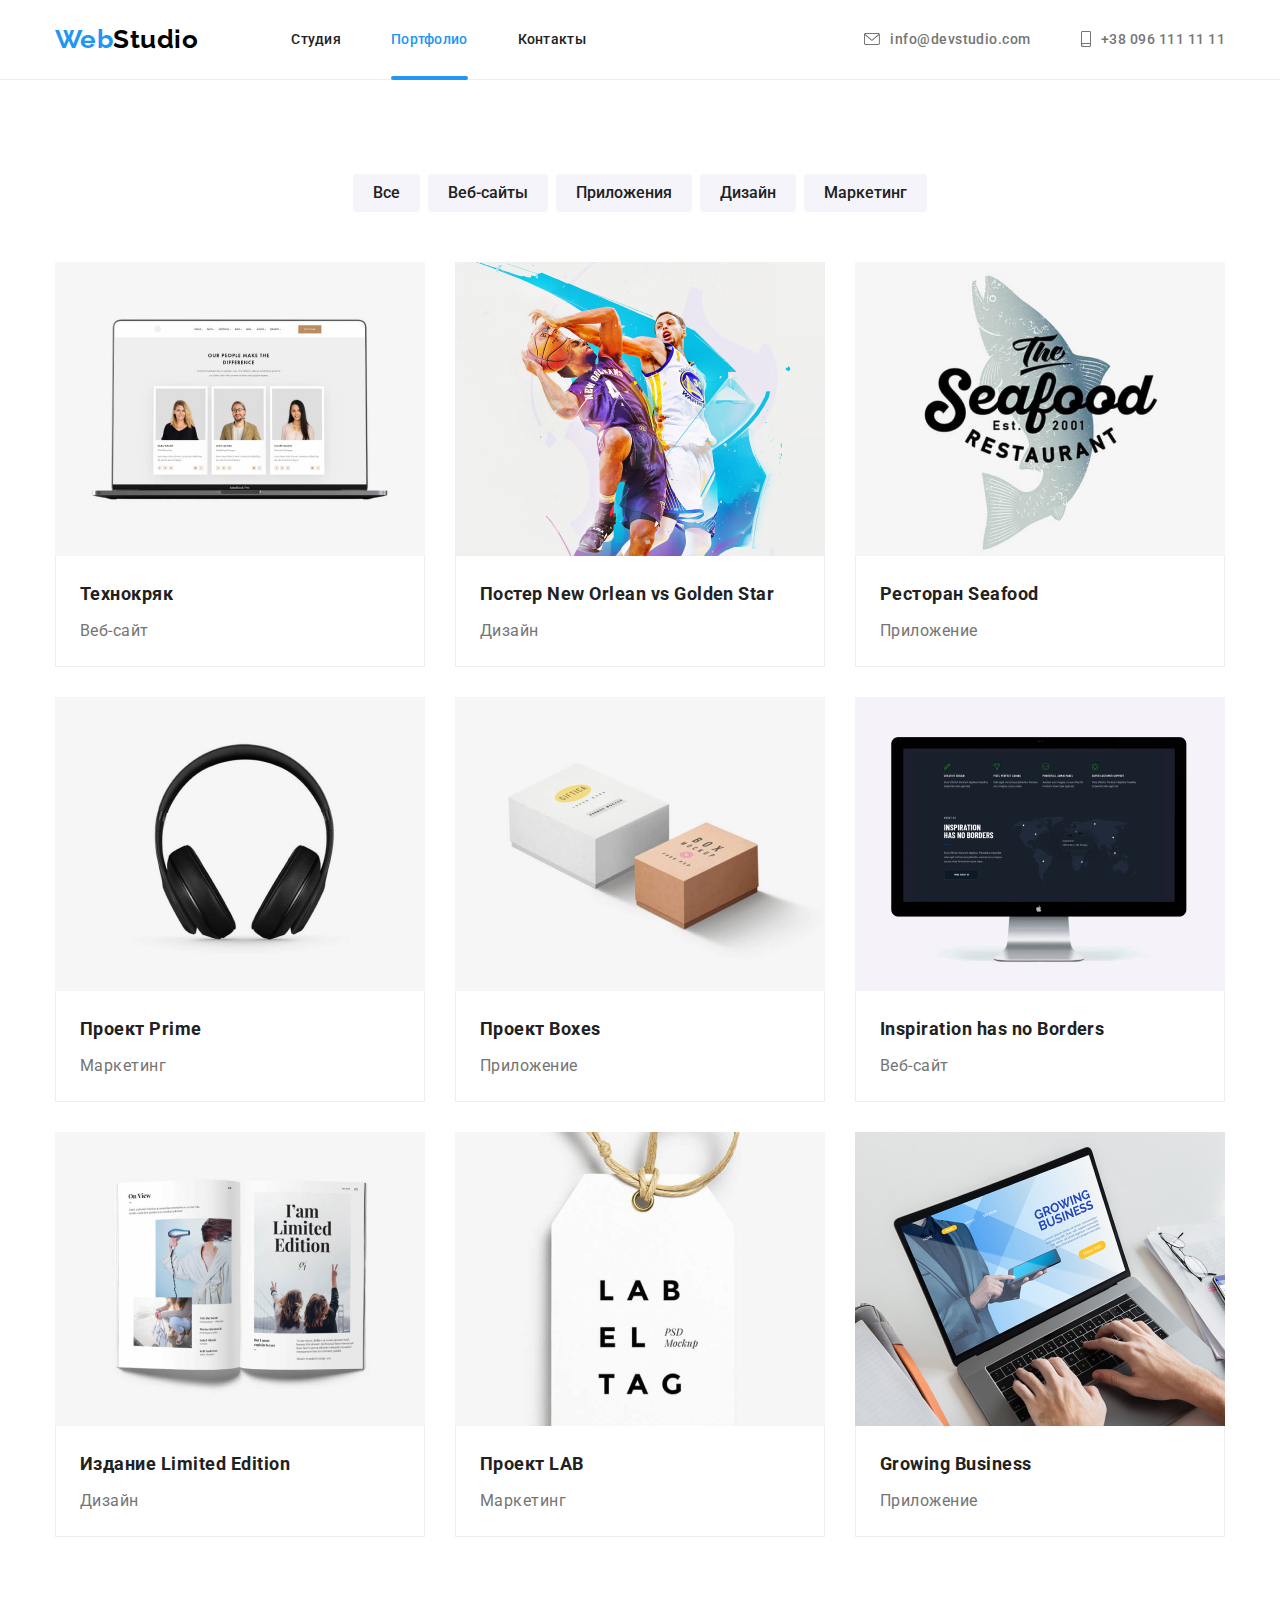
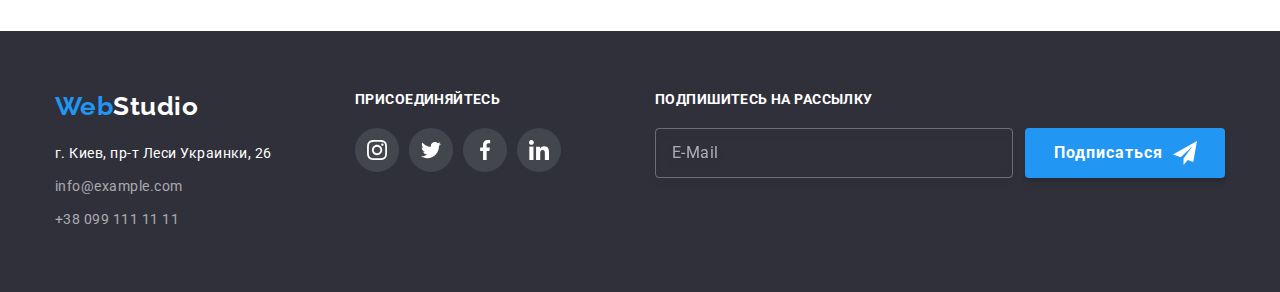
==== portfolio.html @ 3d801254 "added files from  homework #6" ====
<!DOCTYPE html>
<html lang="ru">
  <head>
    <meta charset="UTF-8" />
    <meta name="viewport" content="width=device-width, initial-scale=1.0" />
    <title>Web Studio</title>
    <link rel="preconnect" href="https://fonts.gstatic.com" />
    <link
      href="https://fonts.googleapis.com/css2?family=Raleway:wght@700&family=Roboto:wght@400;500;700;900&display=swap"
      rel="stylesheet"
    />
    <link
      rel="stylesheet"
      href="https://cdnjs.cloudflare.com/ajax/libs/modern-normalize/1.0.0/modern-normalize.min.css"
    />
    <link rel="stylesheet" href="./css/styles.css" />
  </head>
  <body>
    <header class="page-header">
      <div class="container">
        <nav class="navigation">
          <a href="./index.html" class="logo"><span>Web</span>Studio</a>
          <ul class="site-nav list">
            <li class="nav-item">
              <a href="./index.html" class="link">Студия</a>
            </li>
            <li class="nav-item">
              <a href="./portfolio.html" class="link current">Портфолио</a>
            </li>
            <li class="nav-item"><a href="" class="link">Контакты</a></li>
          </ul>
        </nav>
        <a href="mailto:info@devstudio.com" class="contacts mail">
          <svg class="envelope-icon">
            <use href="./images/svg-sprite.svg#icon-envelope"></use>
          </svg>
          info@devstudio.com
        </a>
        <a href="tel:+380961111111" class="contacts tel">
          <svg class="smartphone-icon">
            <use href="./images/svg-sprite.svg#icon-smartphone"></use>
          </svg>
          +38 096 111 11 11
        </a>
      </div>
    </header>
    <main>
      <!-- Buttons list -->
      <section class="section portfolio">
        <div class="container">
          <ul class="portfolio-list list">
            <li class="portfolio-list-item">
              <button class="button" type="button">Все</button>
            </li>
            <li class="portfolio-list-item">
              <button class="button" type="button">Веб-сайты</button>
            </li>
            <li class="portfolio-list-item">
              <button class="button" type="button">Приложения</button>
            </li>
            <li class="portfolio-list-item">
              <button class="button" type="button">Дизайн</button>
            </li>
            <li class="portfolio-list-item">
              <button class="button" type="button">Маркетинг</button>
            </li>
          </ul>
          <ul class="samples-list list">
            <li class="samples-list-item">
              <a class="samples-list-link" href="">
                <div class="samples-list-wrapper">
                  <img
                    src="./images/technocrack.jpeg"
                    alt="laptop"
                    width="370px"
                  />
                  <p class="portfolio-overlay">
                    Технокряк это современная площадка распространения
                    коронавируса. Компании используют эту платформу для
                    цифрового шпионажа и атак на защищённые сервера конкурентов.
                  </p>
                </div>
                <div class="samples-name">
                  <h2 class="title">Технокряк</h2>
                  <p>Веб-сайт</p>
                </div>
              </a>
            </li>
            <li class="samples-list-item">
              <a class="samples-list-link" href="">
                <div class="samples-list-wrapper">
                  <img
                    src="./images/neworleanvsgoldenstar.jpeg"
                    alt="basketball"
                    width="370px"
                  />
                  <p class="portfolio-overlay">
                    Lorem, ipsum dolor sit amet consectetur adipisicing elit.
                    Tempora, commodi.
                  </p>
                </div>
                <div class="samples-name">
                  <h2 class="title">Постер New Orlean vs Golden Star</h2>
                  <p>Дизайн</p>
                </div>
              </a>
            </li>
            <li class="samples-list-item">
              <a class="samples-list-link" href="">
                <div class="samples-list-wrapper">
                  <img src="./images/seafood.jpeg" alt="fish" width="370px" />
                  <p class="portfolio-overlay">
                    Lorem, ipsum dolor sit amet consectetur adipisicing elit.
                    Tempora, commodi.
                  </p>
                </div>
                <div class="samples-name">
                  <h2 class="title">Ресторан Seafood</h2>
                  <p>Приложение</p>
                </div>
              </a>
            </li>
            <li class="samples-list-item">
              <a class="samples-list-link" href="">
                <div class="samples-list-wrapper">
                  <img
                    src="./images/project_prime.jpeg"
                    alt="headphones"
                    width="370px"
                  />
                  <p class="portfolio-overlay">
                    Lorem, ipsum dolor sit amet consectetur adipisicing elit.
                    Tempora, commodi.
                  </p>
                </div>
                <div class="samples-name">
                  <h2 class="title">Проект Prime</h2>
                  <p>Маркетинг</p>
                </div>
              </a>
            </li>
            <li class="samples-list-item">
              <a class="samples-list-link" href="">
                <div class="samples-list-wrapper">
                  <img
                    src="./images/project_boxes.jpeg"
                    alt="boxes"
                    width="370px"
                  />
                  <p class="portfolio-overlay">
                    Lorem, ipsum dolor sit amet consectetur adipisicing elit.
                    Tempora, commodi.
                  </p>
                </div>
                <div class="samples-name">
                  <h2 class="title">Проект Boxes</h2>
                  <p>Приложение</p>
                </div>
              </a>
            </li>
            <li class="samples-list-item">
              <a class="samples-list-link" href="">
                <div class="samples-list-wrapper">
                  <img
                    src="./images/inspiration_noborders.jpeg"
                    alt="computer"
                    width="370px"
                  />
                  <p class="portfolio-overlay">
                    Lorem, ipsum dolor sit amet consectetur adipisicing elit.
                    Tempora, commodi.
                  </p>
                </div>
                <div class="samples-name">
                  <h2 class="title">Inspiration has no Borders</h2>
                  <p>Веб-сайт</p>
                </div>
              </a>
            </li>
            <li class="samples-list-item">
              <a class="samples-list-link" href="">
                <div class="samples-list-wrapper">
                  <img
                    src="./images/limited_edition.jpeg"
                    alt="book"
                    width="370px"
                  />
                  <p class="portfolio-overlay">
                    Lorem, ipsum dolor sit amet consectetur adipisicing elit.
                    Tempora, commodi.
                  </p>
                </div>
                <div class="samples-name">
                  <h2 class="title">Издание Limited Edition</h2>
                  <p>Дизайн</p>
                </div>
              </a>
            </li>
            <li class="samples-list-item">
              <a class="samples-list-link" href="">
                <div class="samples-list-wrapper">
                  <img
                    src="./images/project_lab.jpeg"
                    alt="label"
                    width="370px"
                  />
                  <p class="portfolio-overlay">
                    Lorem, ipsum dolor sit amet consectetur adipisicing elit.
                    Tempora, commodi.
                  </p>
                </div>
                <div class="samples-name">
                  <h2 class="title">Проект LAB</h2>
                  <p>Маркетинг</p>
                </div>
              </a>
            </li>
            <li class="samples-list-item">
              <a class="samples-list-link" href="">
                <div class="samples-list-wrapper">
                  <img
                    src="./images/growin_business.jpeg"
                    alt="laptop"
                    width="370px"
                  />
                  <p class="portfolio-overlay">
                    Lorem, ipsum dolor sit amet consectetur adipisicing elit.
                    Tempora, commodi.
                  </p>
                </div>
                <div class="samples-name">
                  <h2 class="title">Growing Business</h2>
                  <p>Приложение</p>
                </div>
              </a>
            </li>
          </ul>
        </div>
      </section>
    </main>
    <footer class="footer">
      <div class="container">
        <ul class="footer-list">
          <li class="footer-list-item">
            <a href="./index.html" class="logo"><span>Web</span>Studio</a>
            <address>г. Киев, пр-т Леси Украинки, 26</address>
            <a href="mailto:info@example.com" class="contacts"
              >info@example.com</a
            >
            <a href="tel:+380991111111" class="contacts">+38 099 111 11 11</a>
          </li>
          <li class="social-footer footer-list-item">
            <h3 class="title">присоединяйтесь</h3>
            <ul class="social-list list">
              <li class="social-list-item">
                <a href="" class="social-list-link">
                  <svg class="social-list-icon">
                    <use href="./images/svg-sprite.svg#icon-instagram"></use>
                  </svg>
                </a>
              </li>
              <li class="social-list-item">
                <a href="" class="social-list-link">
                  <svg class="social-list-icon">
                    <use href="./images/svg-sprite.svg#icon-twitter"></use>
                  </svg>
                </a>
              </li>
              <li class="social-list-item">
                <a href="" class="social-list-link">
                  <svg class="social-list-icon">
                    <use href="./images/svg-sprite.svg#icon-facebook"></use>
                  </svg>
                </a>
              </li>
              <li class="social-list-item">
                <a href="" class="social-list-link">
                  <svg class="social-list-icon">
                    <use href="./images/svg-sprite.svg#icon-linkedin"></use>
                  </svg>
                </a>
              </li>
            </ul>
          </li>
          <li class="footer-list-item join-form">
            <p class="footer-subscribe-text">подпишитесь на рассылку</p>
            <form class="footer-join-form" action="">
              <input
                class="subscribe-form-email"
                type="email"
                placeholder="e-mail"
              />
              <button class="join-form-button" type="submit">
                Подписаться
                <svg class="form-mail-button-icon">
                  <use href="./images/svg-sprite.svg#icon-icon-send"></use>
                </svg>
              </button>
            </form>
          </li>
        </ul>
      </div>
    </footer>
  </body>
</html>
---- css/styles.css ----
/* general color scheme */
/* active color: #2196F3 */
/* h color: #212121 */
/* p color: #757575 */
/* bg color : #E5E5E5 */
/* header bg color: #FFFFFF */

/* font-family: 'Raleway', sans-serif;
font-family: 'Roboto', sans-serif; */

html {
  box-sizing: border-box;
}

*,
*::before,
*::after {
  box-sizing: inherit;
}

ul,
ol {
  margin: 0;
  padding: 0;
  list-style: none;
}

:root {
  --primary-text-color: #757575;
  --accent-color: #2196f3;
  --title-text-color: #212121;
  --main-bg-color: #ffffff;
  --secondary-bg-color: #f5f4fa;
  --section-hero-footer-bg: #2f303a;
}

h1,
h2,
h3,
h4,
h5,
h6,
p {
  margin-top: 0;
}

p {
  margin-bottom: 20px;
}
p:last-child {
  margin-bottom: 0;
}

body {
  color: var(--primary-text-color);
  font-family: "Roboto", sans-serif;
  background-color: var(--main-bg-color);
  letter-spacing: 0.03em;
}

.list {
  list-style: none;
}

.title {
  color: var(--title-text-color);
}

.contacts {
  font-size: 14px;
  text-decoration: none;
}

.page-header .contacts {
  color: var(--primary-text-color);
  font-weight: 500;
  line-height: 1.17;
}

.logo {
  font-family: "Raleway", sans-serif;
  font-weight: 700;
  font-size: 26px;
  line-height: 1.17;
  text-decoration: none;
  margin-right: 93px;
}

img {
  display: block;
  max-width: 100%;
  height: auto;
}

.logo span {
  color: var(--accent-color);
}

.page-header .logo {
  color: #000000;
}

.contacts.mail {
  margin-left: auto;
  margin-right: 50px;
  display: flex;
  align-items: center;
  transition: color 250ms cubic-bezier(0.4, 0, 0.2, 1);
}

.contacts.mail:hover .envelope-icon,
.contacts.mail:active .envelope-icon {
  fill: var(--accent-color);
}

.contacts.mail:hover,
.contacts.mail:active {
  color: var(--accent-color);
}

.contacts.tel:hover,
.contacts.tel:active {
  color: var(--accent-color);
}

.contacts.tel:hover .smartphone-icon,
.contacts.tel:active .smartphone-icon {
  fill: var(--accent-color);
}

.contacts.tel {
  display: flex;
  align-items: center;
  transition: color 250ms cubic-bezier(0.4, 0, 0.2, 1);
}

.envelope-icon {
  width: 16px;
  height: 12px;
  fill: var(--primary-text-color);
  margin-right: 10px;
  transition: fill 250ms cubic-bezier(0.4, 0, 0.2, 1);
}

.smartphone-icon {
  width: 10px;
  height: 16px;
  fill: var(--primary-text-color);
  margin-right: 10px;
  transition: fill 250ms cubic-bezier(0.4, 0, 0.2, 1);
}

.page-header {
  background-color: var(--main-bg-color);
  padding-top: 24px;
  padding-bottom: 25px;
  border-bottom: solid 1px #ececec;
}

.container {
  width: 1200px;
  margin-left: auto;
  margin-right: auto;
  padding-left: 15px;
  padding-right: 15px;
}

.page-header .container {
  display: flex;
  align-items: center;
}

.link.current::after {
  display: block;
  position: absolute;
  bottom: -33px;
  width: 100%;
  height: 4px;
  border-radius: 2px;
  background-color: var(--accent-color);
  content: "";
}

.navigation {
  display: flex;
  align-items: center;
}

.footer {
  background-color: var(--section-hero-footer-bg);
}

.site-nav .link {
  color: var(--title-text-color);
  font-size: 14px;
  line-height: 1.17;
  font-weight: 500;
  text-decoration: none;
  letter-spacing: 0.02em;
  transition: color 250ms cubic-bezier(0.4, 0, 0.2, 1);
}

.nav-item:not(:last-child) {
  margin-right: 50px;
}

.site-nav.list {
  display: flex;
  align-items: center;
  padding-left: 0;
}

.link.current {
  color: var(--accent-color);
  position: relative;
}

.site-nav .link:hover,
.site-nav .link:focus {
  color: var(--accent-color);
}

.section {
  padding-top: 94px;
  padding-bottom: 94px;
}

.section.hero {
  max-width: 100%;
  height: auto;
  background-color: #c4c4c4;
  background-image: linear-gradient(
      to right,
      rgba(47, 48, 58, 0.4),
      rgba(47, 48, 58, 0.4)
    ),
    url(../images/hero_background.jpeg);
  background-size: cover;
  background-repeat: no-repeat;
  background-position: center;
  padding-bottom: 200px;
  padding-top: 200px;
}

.section.features {
  padding-top: 0;
}

.hero .container {
  display: flex;
  flex-direction: column;
  align-items: center;
}

.hero-title {
  color: #ffffff;
  font-weight: 900;
  font-size: 44px;
  line-height: 1.36;
  text-transform: uppercase;
  letter-spacing: 0.06em;
  margin-bottom: 30px;
  text-align: center;
}

.button {
  cursor: pointer;
}

.hero .button {
  color: #ffffff;
  background-color: var(--accent-color);
  font-weight: 700;
  font-size: 16px;
  line-height: 1.875;
  border-radius: 4px;
  border: 0;
  letter-spacing: 0.06em;
  padding: 10px 32px;
  transition: background-color 250ms cubic-bezier(0.4, 0, 0.2, 1);
}

.hero .button:hover,
.hero .button:active {
  background-color: #188ce8;
}

.hero .section.advantages {
  background-color: var(--main-bg-color);
}

.advantages-list {
  display: flex;
  flex-wrap: wrap;
  margin-left: -30px;
  margin-top: -30px;
}

.advantages-list-item::before {
  display: block;
  height: 120px;
  content: "";
  background-size: 70px;
  background-repeat: no-repeat;
  background-position: center;
  background-color: #f5f4fa;
  border-radius: 4px;
  margin-bottom: 30px;
}

.advantages-list-item:nth-child(1)::before {
  background-image: url("../images/antenna.svg");
}

.advantages-list-item:nth-child(2)::before {
  background-image: url("../images/clock.svg");
}

.advantages-list-item:nth-child(3)::before {
  background-image: url("../images/diagram.svg");
}

.advantages-list-item:nth-child(4)::before {
  background-image: url("../images/astronaut.svg");
}

.advantages-list-item {
  margin-left: 30px;
  margin-top: 30px;
  flex-basis: calc((100% - 4 * 30px) / 4);
}

.advantages-list .title {
  font-weight: 700;
  font-size: 14px;
  line-height: 1.17;
  text-transform: uppercase;
}

.advantages-list p {
  font-size: 14px;
  line-height: 1.71;
}

.features-list {
  display: flex;
  flex-wrap: wrap;
  margin-left: -30px;
  margin-top: -30px;
}

.features-list-item {
  margin-left: 30px;
  margin-top: 30px;
  flex-basis: calc((100% - 3 * 30px) / 3);
  position: relative;
}

.features-list-item .overlay {
  position: absolute;
  width: 100%;
  bottom: 0;
  color: #ffffff;
  font-size: 14px;
  line-height: 1.17;
  letter-spacing: 0.03em;
  text-transform: uppercase;
  padding-top: 27px;
  padding-bottom: 27px;
  margin: 0;
  text-align: center;
  background-color: rgba(47, 48, 58, 0.8);
}

.section.team {
  background-color: #f5f4fa;
}

.team-list {
  display: flex;
  flex-wrap: wrap;
  margin-left: -30px;
  margin-top: -30px;
}

.team-name {
  padding-left: 30px;
  padding-right: 30px;
  padding-top: 30px;
  padding-bottom: 30px;
}

.team-list-item {
  margin-left: 30px;
  margin-top: 30px;
  flex-basis: calc((100% - 4 * 30px) / 4);
  background-color: #ffffff;
  box-shadow: 0px 1px 3px rgba(0, 0, 0, 0.12), 0px 1px 1px rgba(0, 0, 0, 0.14),
    0px 2px 1px rgba(0, 0, 0, 0.2);
  border-radius: 0px 0px 4px 4px;
}

.social-list {
  display: flex;
  justify-content: left;
  align-items: center;
}

.social-list-item:not(:last-child) {
  margin-right: 10px;
}

.social-list-link {
  display: flex;
  justify-content: center;
  align-items: center;
  width: 44px;
  height: 44px;
  border-radius: 50%;
  transition: background-color 250ms cubic-bezier(0.4, 0, 0.2, 1);
}

.team-list-item .social-list-link {
  background-color: #ffffff;
}

.social-footer .social-list-link {
  background-color: #44464e;
}

.social-list-icon {
  width: 20px;
  height: 20px;
  transition: fill 250ms cubic-bezier(0.4, 0, 0.2, 1);
}

.team-list-item .social-list-icon {
  fill: #afb1b8;
}

.social-footer .social-list-icon {
  fill: #ffffff;
}

.social-list-link:hover,
.social-list-link:focus {
  background-color: var(--accent-color);
}

.social-list-link:hover .social-list-icon,
.social-list-link:focus .social-list-icon {
  fill: #ffffff;
}

.features .title,
.team .title,
.clients .title {
  font-size: 36px;
  font-weight: 700;
  line-height: 1.17;
  text-align: center;
  margin-bottom: 50px;
}

.team-list .title {
  font-size: 16px;
  font-weight: 500;
  line-height: 1.17;
  margin-bottom: 10px;
}

.team-list p {
  font-size: 16px;
  line-height: 1.17;
  text-align: center;
}

.clients-list {
  display: flex;
  justify-content: center;
}

.clients-list-item:not(:last-child) {
  margin-right: 30px;
}

.clients-list-link {
  display: flex;
  justify-content: center;
  align-items: center;
  width: 170px;
  height: 92px;
  border: solid 1px #afb1b8;
  transition: border 250ms cubic-bezier(0.4, 0, 0.2, 1);
}

.clients-list-link:hover,
.clients-list-link:focus {
  border: 1px solid var(--accent-color);
}

.clients-list-link:hover .clients-list-logo,
.clients-list-link:focus .clients-list-logo {
  fill: var(--accent-color);
}

.clients-list-logo {
  width: 106px;
  height: 60px;
  fill: #afb1b8;
  transition: fill 250ms cubic-bezier(0.4, 0, 0.2, 1);
}

.footer {
  padding-top: 60px;
  padding-bottom: 60px;
}

.footer-list {
  display: flex;
  flex-wrap: wrap;
  margin-left: -30px;
  margin-top: -30px;
}

.social-footer {
}

.social-footer .title {
  font-size: 14px;
  color: #ffffff;
  letter-spacing: 0.03em;
  line-height: 1.17;
  text-transform: uppercase;
  margin-bottom: 20px;
}

.footer-list-item {
  margin-left: 30px;
  margin-top: 30px;
  flex-basis: calc((100% - 4 * 30px) / 4);
}

.footer-list-item.join-form {
  flex-grow: 2;
}

.footer .logo {
  margin-top: 60px;
  color: #ffffff;
}

.footer address {
  color: #ffffff;
  font-size: 14px;
  line-height: 1.71;
  font-style: normal;
  margin-top: 20px;
}

.footer .contacts {
  display: block;
  line-height: 1.71;
  color: rgba(255, 255, 255, 0.6);
  margin-top: 9px;
  transition: color 250ms cubic-bezier(0.4, 0, 0.2, 1);
}

.contacts:hover .envelope-icon,
.contacts:focus .envelope-icon {
  fill: var(--accent-color);
}

.contacts:hover .smartphone-icon,
.contacts:focus .smartphone-icon {
  fill: var(--accent-color);
}

.contacts:hover,
.contacts:focus {
  color: var(--accent-color);
}

.portfolio-list .button {
  color: #212121;
  background-color: #f5f4fa;
  font-size: 16px;
  line-height: 1.625;
  font-weight: 500;
  border: 0;
  border-radius: 4px;
  padding-bottom: 6px;
  padding-top: 6px;
  padding-right: 20px;
  padding-left: 20px;
  transition: background-color 250ms cubic-bezier(0.4, 0, 0.2, 1);
  transition: color 250ms cubic-bezier(0.4, 0, 0.2, 1);
}

.portfolio-list {
  display: flex;
  justify-content: center;
  margin-bottom: 50px;
}

.samples-list {
  display: flex;
  flex-wrap: wrap;
  margin-left: -30px;
  margin-top: -30px;
}

.samples-list-item {
  margin-left: 30px;
  margin-top: 30px;
  flex-basis: calc((100% - 3 * 30px) / 3);
  transition: box-shadow 250ms cubic-bezier(0.4, 0, 0.2, 1);
}

.samples-list-wrapper {
  position: relative;
  overflow: hidden;
}

.samples-list-item .portfolio-overlay {
  position: absolute;
  top: 0;
  left: 0;
  width: 100%;
  height: 100%;
  padding: 64px 23px;
  color: #ffffff;
  font-size: 18px;
  letter-spacing: 0.03em;
  line-height: 1.55;
  background-color: rgba(33, 150, 243, 0.9);
  overflow: auto;
  transform: translateY(100%);
  transition: transform 250ms cubic-bezier(0.4, 0, 0.2, 1);
}

.samples-list-link:hover .portfolio-overlay,
.samples-list-link:focus .portfolio-overlay {
  transform: translateY(0%);
}

.samples-list-item:hover,
.samples-list-item:active {
  box-shadow: 0px 1px 1px rgba(0, 0, 0, 0.12), 0px 4px 4px rgba(0, 0, 0, 0.06),
    1px 4px 6px rgba(0, 0, 0, 0.16);
}

.portfolio-list-item:not(:first-child) {
  margin-left: 8px;
}

.portfolio-list .button:active,
.portfolio-list .button:hover {
  color: #ffffff;
  background-color: var(--accent-color);
}

.samples-list a {
  text-decoration: none;
}

.samples-list .title {
  font-size: 18px;
  font-weight: 700;
  line-height: 2;
  margin-bottom: 4px;
}

.samples-list p {
  font-size: 16px;
  line-height: 1.875;
  color: var(--primary-text-color);
}

.samples-name {
  padding-left: 24px;
  padding-bottom: 20px;
  padding-top: 20px;
  border-bottom: 1px solid #eeeeee;
  border-left: 1px solid #eeeeee;
  border-right: 1px solid #eeeeee;
}

.is-hidden {
  opacity: 0;
  visibility: hidden;
  pointer-events: none;
}

.backdrop {
  position: fixed;
  top: 0;
  left: 0;
  z-index: 100;
  width: 100vw;
  height: 100vh;
  background-color: rgba(48, 48, 48, 0.5);
  transition: background-color 250ms cubic-bezier(0.4, 0, 0.2, 1);
}

.modal {
  width: 528px;
  min-height: 580px;
  background-color: #ffffff;
  position: absolute;
  top: 50%;
  left: 50%;
  transform: translate(-50%, -50%);
  transition: transform 250ms cubic-bezier(0.4, 0, 0.2, 1);
  padding: 40px;
}

.modal-close-btn {
  position: absolute;
  top: 8px;
  right: 8px;
  display: flex;
  justify-content: center;
  align-items: center;
  background-color: transparent;
  width: 30px;
  height: 30px;
  border-radius: 50%;
  border: solid 1px rgba(0, 0, 0, 0.1);
  cursor: pointer;
  padding: 0;
  transition: fill 250ms cubic-bezier(0.4, 0, 0.2, 1);
}

.modal-close-btn:hover,
.modal-close-btn:focus {
  fill: var(--accent-color);
}

.close-button-icon {
  width: 18px;
  height: 18px;
}

.footer-subscribe-text {
  color: #ffffff;
  font-weight: 700;
  letter-spacing: 0.03em;
  line-height: 1.17;
  font-size: 14px;
  text-transform: uppercase;
}

.subscribe-form-email::placeholder {
  font-size: 16px;
  font-weight: 400;
  letter-spacing: 0.03em;
  text-transform: capitalize;
  color: rgba(255, 255, 255, 0.6);
}

.subscribe-form-email {
  background-color: transparent;
  padding: 15px 16px;
  border: 1px solid rgba(255, 255, 255, 0.3);
  filter: drop-shadow(0px 4px 4px rgba(0, 0, 0, 0.15));
  border-radius: 4px;
  width: 100%;
  color: #ffffff;
}

.form-mail-button-icon {
  width: 24px;
  height: 24px;
  margin-left: 10px;
  margin-right: 0;
  margin-top: auto;
  margin-bottom: auto;
}

.join-form-button {
  background-color: var(--accent-color);
  color: #ffffff;
  font-weight: 700;
  font-size: 16px;
  line-height: 1.875;
  letter-spacing: 0.06em;
  box-shadow: 0px 4px 4px rgba(0, 0, 0, 0.15);
  border-radius: 4px;
  border: 0;
  display: flex;
  padding-left: 29px;
  padding-right: 28px;
  padding-top: 10px;
  padding-bottom: 10px;
  margin-left: 12px;
  cursor: pointer;
}

.join-form-button:hover,
.join-form-button:focus {
  background-color: #188ce8;
}

.footer-join-form {
  display: flex;
}

.modal-form-head {
  color: #212121;
  font-size: 20px;
  line-height: 1.17;
  letter-spacing: 0.03em;
  font-weight: 700;
  margin-bottom: 12px;
  text-align: center;
  margin-left: auto;
  margin-right: auto;
}

.modal-form {
  display: flex;
  flex-direction: column;
}

.modal-form-field {
  font-weight: 400;
  font-size: 12px;
  margin-bottom: 10px;
}

.modal-form-input-wrapper {
  display: block;
  position: relative;
  margin-top: 6px;
}

.modal-form-input {
  width: 100%;
  height: 40px;
  border: 1px solid rgba(33, 33, 33, 0.2);
  border-radius: 4px;
  padding-left: 42px;
  transition: border-color 250ms cubic-bezier(0.4, 0, 0.2, 1);
}

.modal-form-input:focus {
  outline: none;
  border-color: var(--accent-color);
}

.modal-form-icon {
  position: absolute;
  top: 50%;
  left: 12px;
  transform: translateY(-50%);
  display: block;
  width: 18px;
  height: 18px;
  background-color: transparent;
  transition: background-color 250ms linear;
}

.modal-form-input:focus + .modal-form-icon {
  fill: var(--accent-color);
}

.modal-form-message {
  width: 100%;
  height: 120px;
  margin-top: 6px;
  padding: 15px;
  border: 1px solid rgba(33, 33, 33, 0.2);
  border-radius: 4px;
  resize: none;
  transition: border-color 250ms linear;
}

.modal-form-message::placeholder {
  text-transform: initial;
  color: rgba(85, 85, 85, 0.5);
}

.modal-form-message:focus {
  outline: none;
  border-color: var(--accent-color);
}

.modal-form-checkbox-desc {
  font-size: 14px;
  margin-bottom: 30px;
  margin-left: auto;
  margin-right: auto;
}

.modal-form-checkbox-desc::before {
  display: inline-block;
  vertical-align: middle;
  content: "";
  width: 16px;
  height: 15px;
  border: 1px solid #212121;
  border-radius: 4px;
  cursor: pointer;
  margin-right: 7px;
}

.modal-form-check:checked + .modal-form-checkbox-desc::before {
  background-image: url(../images/icon-check.svg);
  background-position: center;
  background-repeat: no-repeat;
  border: 0;
}

.modal-form-check:focus + .modal-form-checkbox-desc::before {
  outline: 1px solid blue;
  outline-offset: 1px;
}

.modal-form-btn {
  color: #ffffff;
  background-color: var(--accent-color);
  font-weight: 700;
  font-size: 16px;
  line-height: 1.875;
  border-radius: 4px;
  border: 0;
  letter-spacing: 0.06em;
  padding: 10px 55px;
  transition: background-color 250ms cubic-bezier(0.4, 0, 0.2, 1);
  cursor: pointer;
  width: 200px;
  height: 50px;
  margin: 0 auto;
  text-transform: capitalize;
}

.modal-form-btn:hover,
.modal-form-btn:active {
  background-color: #188ce8;
}

.visually-hidden {
  position: absolute !important;
  clip: rect(1px 1px 1px 1px); /* IE6, IE7 */
  clip: rect(1px, 1px, 1px, 1px);
  padding: 0 !important;
  border: 0 !important;
  height: 1px !important;
  width: 1px !important;
  overflow: hidden;
}
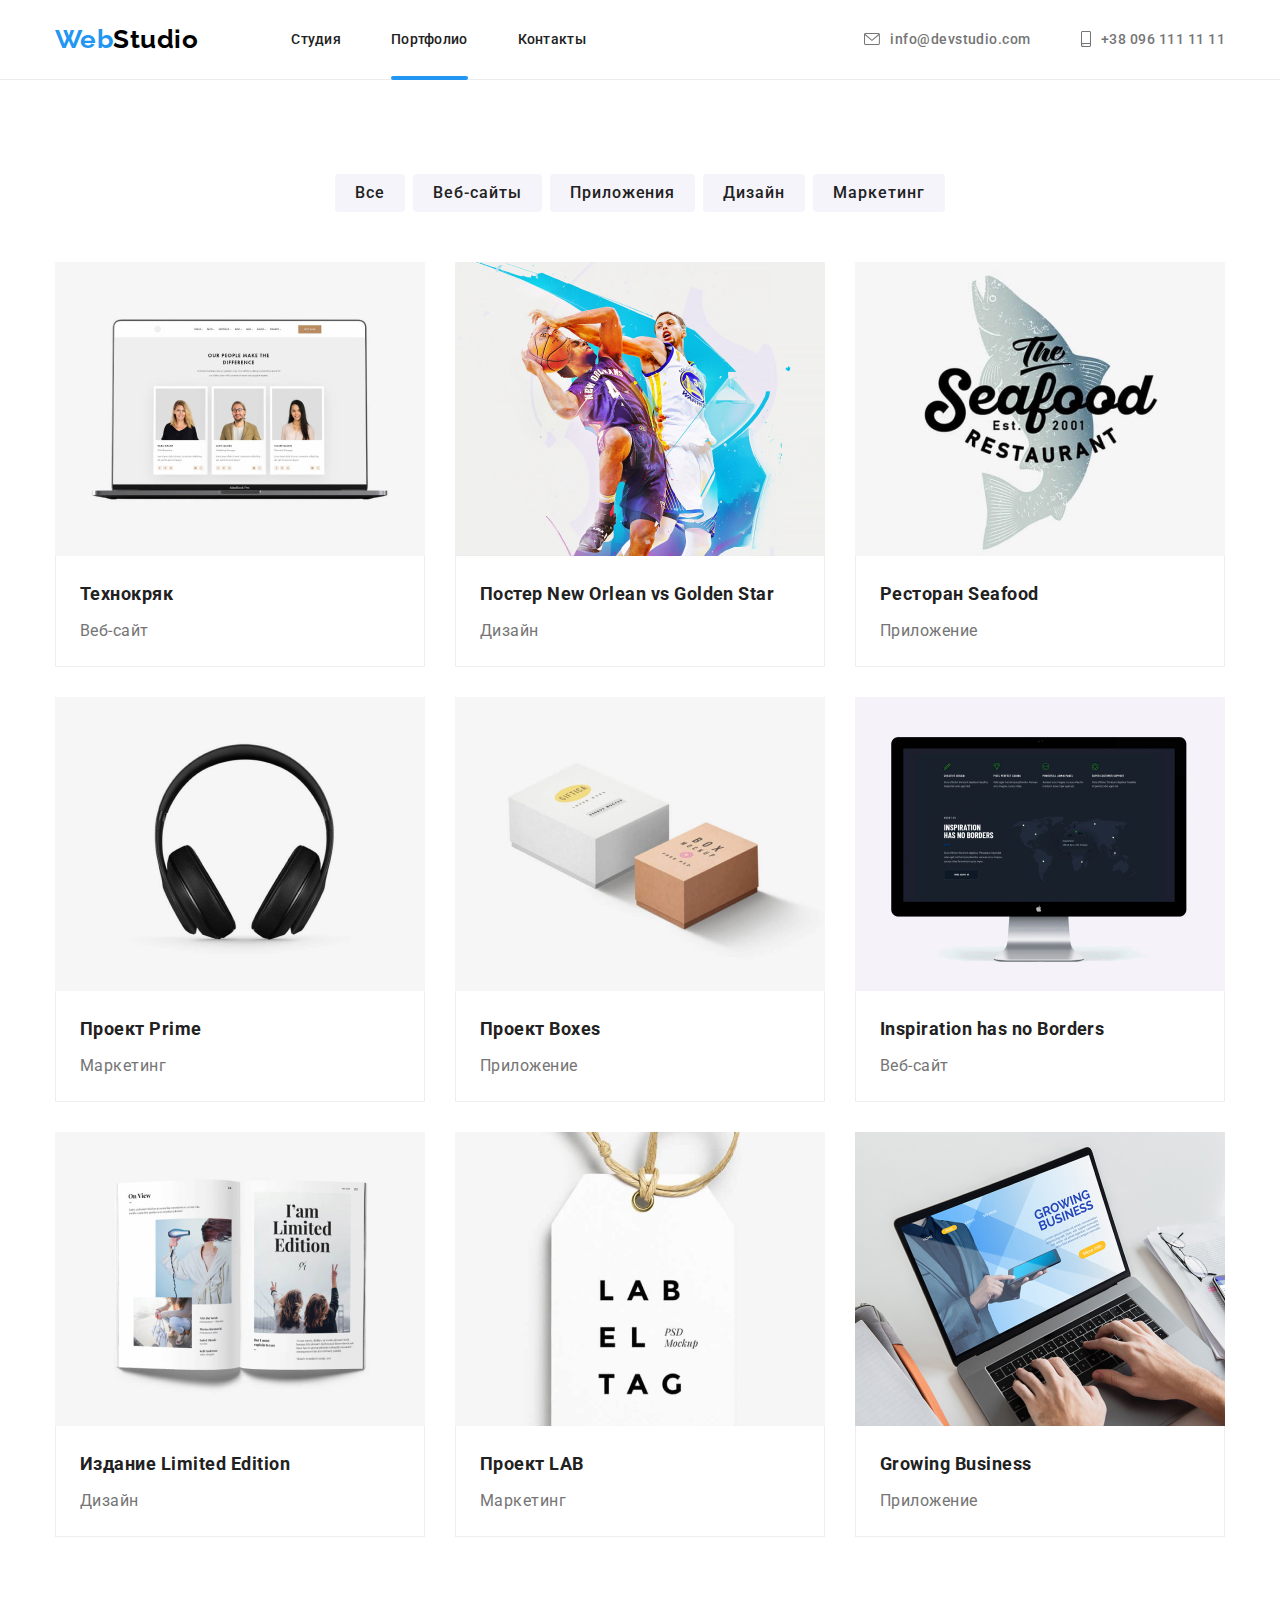
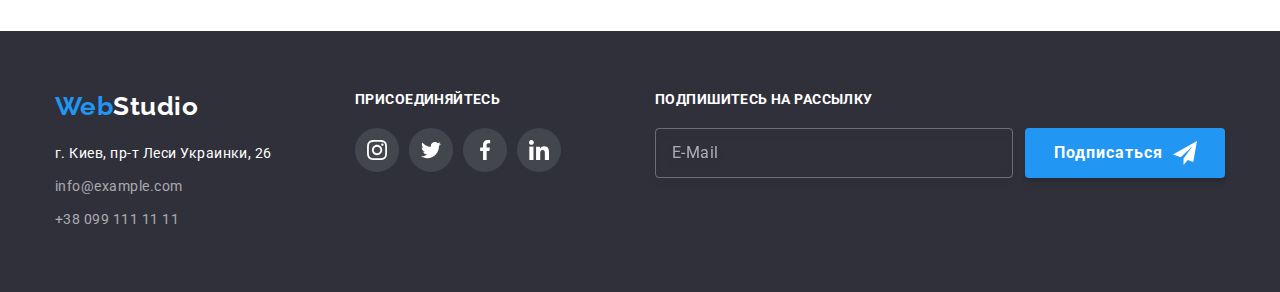
==== commit 5c213cd0: "finished sass and &" ====
--- a/portfolio.html
+++ b/portfolio.html
@@ -9,17 +9,15 @@
       href="https://fonts.googleapis.com/css2?family=Raleway:wght@700&family=Roboto:wght@400;500;700;900&display=swap"
       rel="stylesheet"
     />
-    <link
-      rel="stylesheet"
-      href="https://cdnjs.cloudflare.com/ajax/libs/modern-normalize/1.0.0/modern-normalize.min.css"
-    />
-    <link rel="stylesheet" href="./css/styles.css" />
+    <link rel="stylesheet" href="./css/main.min.css" />
   </head>
   <body>
     <header class="page-header">
       <div class="container">
         <nav class="navigation">
-          <a href="./index.html" class="logo"><span>Web</span>Studio</a>
+          <a href="./index.html" class="logo logo-black"
+            ><span class="logo-accent">Web</span>Studio</a
+          >
           <ul class="site-nav list">
             <li class="nav-item">
               <a href="./index.html" class="link">Студия</a>
@@ -30,13 +28,16 @@
             <li class="nav-item"><a href="" class="link">Контакты</a></li>
           </ul>
         </nav>
-        <a href="mailto:info@devstudio.com" class="contacts mail">
+        <a
+          href="mailto:info@devstudio.com"
+          class="contacts mail header-contacts__gray"
+        >
           <svg class="envelope-icon">
             <use href="./images/svg-sprite.svg#icon-envelope"></use>
           </svg>
           info@devstudio.com
         </a>
-        <a href="tel:+380961111111" class="contacts tel">
+        <a href="tel:+380961111111" class="contacts tel header-contacts__gray">
           <svg class="smartphone-icon">
             <use href="./images/svg-sprite.svg#icon-smartphone"></use>
           </svg>
@@ -242,12 +243,18 @@
       <div class="container">
         <ul class="footer-list">
           <li class="footer-list-item">
-            <a href="./index.html" class="logo"><span>Web</span>Studio</a>
+            <a href="./index.html" class="logo logo-white"
+              ><span class="logo-accent">Web</span>Studio</a
+            >
             <address>г. Киев, пр-т Леси Украинки, 26</address>
-            <a href="mailto:info@example.com" class="contacts"
+            <a
+              href="mailto:info@example.com"
+              class="footer-contacts__grey contacts"
               >info@example.com</a
             >
-            <a href="tel:+380991111111" class="contacts">+38 099 111 11 11</a>
+            <a href="tel:+380991111111" class="footer-contacts__grey contacts"
+              >+38 099 111 11 11</a
+            >
           </li>
           <li class="social-footer footer-list-item">
             <h3 class="title">присоединяйтесь</h3>
@@ -290,7 +297,7 @@
                 type="email"
                 placeholder="e-mail"
               />
-              <button class="join-form-button" type="submit">
+              <button class="join-form-button button" type="submit">
                 Подписаться
                 <svg class="form-mail-button-icon">
                   <use href="./images/svg-sprite.svg#icon-icon-send"></use>
--- a/css/main.min.css
+++ b/css/main.min.css
@@ -0,0 +1,2 @@
+/*! modern-normalize v1.1.0 | MIT License | https://github.com/sindresorhus/modern-normalize */*,::before,::after{box-sizing:border-box}html{line-height:1.15;-webkit-text-size-adjust:100%;-moz-tab-size:4;tab-size:4}body{margin:0;font-family:system-ui,-apple-system,"Segoe UI",Roboto,Helvetica,Arial,sans-serif,"Apple Color Emoji","Segoe UI Emoji"}hr{height:0;color:inherit}abbr[title]{text-decoration:underline dotted}b,strong{font-weight:bolder}code,kbd,samp,pre{font-family:ui-monospace, SFMono-Regular, Consolas, "Liberation Mono", Menlo, monospace;font-size:1em}small{font-size:80%}sub,sup{font-size:75%;line-height:0;position:relative;vertical-align:baseline}sub{bottom:-0.25em}sup{top:-0.5em}table{text-indent:0;border-color:inherit}button,input,optgroup,select,textarea{font-family:inherit;font-size:100%;line-height:1.15;margin:0}button,select{text-transform:none}button,[type="button"],[type="reset"],[type="submit"]{-webkit-appearance:button}::-moz-focus-inner{border-style:none;padding:0}:-moz-focusring{outline:1px dotted ButtonText}:-moz-ui-invalid{box-shadow:none}legend{padding:0}progress{vertical-align:baseline}::-webkit-inner-spin-button,::-webkit-outer-spin-button{height:auto}[type="search"]{-webkit-appearance:textfield;outline-offset:-2px}::-webkit-search-decoration{-webkit-appearance:none}::-webkit-file-upload-button{-webkit-appearance:button;font:inherit}summary{display:list-item}:root{--primary-text-color: #757575;--accent-color: #2196f3;--title-text-color: #212121;--main-bg-color: #ffffff;--secondary-bg-color: #f5f4fa;--section-hero-footer-bg: #2f303a}.visually-hidden{position:absolute !important;clip:rect(1px 1px 1px 1px);clip:rect(1px, 1px, 1px, 1px);padding:0 !important;border:0 !important;height:1px !important;width:1px !important;overflow:hidden}html{box-sizing:border-box}*,*::before,*::after{box-sizing:inherit}ul,ol{margin:0;padding:0;list-style:none}h1,h2,h3,h4,h5,h6,p{margin-top:0}p{margin-bottom:20px}p:last-child{margin-bottom:0}body{color:var(--primary-text-color);font-family:"Roboto", sans-serif;background-color:var(--main-bg-color);letter-spacing:0.03em}img{display:block;max-width:100%;height:auto}.list{list-style:none}.section{padding-top:94px;padding-bottom:94px}.container{width:1200px;margin-left:auto;margin-right:auto;padding-left:15px;padding-right:15px}.button{cursor:pointer;background-color:var(--accent-color);color:#ffffff;font-weight:700;font-size:16px;line-height:1.875;letter-spacing:0.06em;border:0;border-radius:4px}.logo{font-family:"Raleway", sans-serif;font-weight:700;font-size:26px;line-height:1.17;text-decoration:none;margin-right:93px}.logo-accent{color:var(--accent-color)}.logo-white{color:#ffffff}.logo-black{color:#000000}.social-list-link{display:flex;justify-content:center;align-items:center;width:44px;height:44px;border-radius:50%;transition:background-color 250ms cubic-bezier(0.4, 0, 0.2, 1)}.social-list-link:hover,.social-list-link:focus{background-color:var(--accent-color)}.social-list-icon{width:20px;height:20px;transition:fill 250ms cubic-bezier(0.4, 0, 0.2, 1)}.social-list-link:hover .social-list-icon,.social-list-link:focus .social-list-icon{fill:#ffffff}.social-list{display:flex;justify-content:left;align-items:center}.social-list-item:not(:last-child){margin-right:10px}.title{color:var(--title-text-color)}.section-title{font-size:36px;font-weight:700;line-height:1.17;text-align:center;margin-bottom:50px}.contacts{font-size:14px;text-decoration:none;display:flex;align-items:center;transition:color 250ms cubic-bezier(0.4, 0, 0.2, 1);line-height:1.71}.contacts:hover,.contacts:focus{color:var(--accent-color)}.contacts:hover .smartphone-icon,.contacts:focus .smartphone-icon{fill:var(--accent-color)}.contacts:hover .envelope-icon,.contacts:focus .envelope-icon{fill:var(--accent-color)}.contacts.mail{margin-left:auto;margin-right:50px}.envelope-icon{width:16px;height:12px;fill:var(--primary-text-color);margin-right:10px;transition:fill 250ms cubic-bezier(0.4, 0, 0.2, 1)}.smartphone-icon{width:10px;height:16px;fill:var(--primary-text-color);margin-right:10px;transition:fill 250ms cubic-bezier(0.4, 0, 0.2, 1)}.is-hidden{opacity:0;visibility:hidden;pointer-events:none}.backdrop{position:fixed;top:0;left:0;z-index:100;width:100vw;height:100vh;background-color:rgba(48,48,48,0.5);transition:background-color 250ms cubic-bezier(0.4, 0, 0.2, 1)}.modal{width:528px;min-height:580px;background-color:#ffffff;position:absolute;top:50%;left:50%;transform:translate(-50%, -50%);transition:transform 250ms cubic-bezier(0.4, 0, 0.2, 1);padding:40px}.modal-close-btn{position:absolute;top:8px;right:8px;display:flex;justify-content:center;align-items:center;background-color:transparent;width:30px;height:30px;border-radius:50%;border:solid 1px rgba(0,0,0,0.1);cursor:pointer;padding:0;transition:fill 250ms cubic-bezier(0.4, 0, 0.2, 1)}.modal-close-btn:hover,.modal-close-btn:focus{fill:var(--accent-color)}.close-button-icon{width:18px;height:18px}.modal-form-head{color:#212121;font-size:20px;line-height:1.17;letter-spacing:0.03em;font-weight:700;margin-bottom:12px;text-align:center;margin-left:auto;margin-right:auto}.modal-form{display:flex;flex-direction:column}.modal-form-field{font-weight:400;font-size:12px;margin-bottom:10px}.modal-form-input-wrapper{display:block;position:relative;margin-top:6px}.modal-form-input{width:100%;height:40px;border:1px solid rgba(33,33,33,0.2);border-radius:4px;padding-left:42px;transition:border-color 250ms cubic-bezier(0.4, 0, 0.2, 1)}.modal-form-input:focus{outline:none;border-color:var(--accent-color)}.modal-form-icon{position:absolute;top:50%;left:12px;transform:translateY(-50%);display:block;width:18px;height:18px;background-color:transparent;transition:background-color 250ms linear}.modal-form-input:focus+.modal-form-icon{fill:var(--accent-color)}.modal-form-message{width:100%;height:120px;margin-top:6px;padding:15px;border:1px solid rgba(33,33,33,0.2);border-radius:4px;resize:none;transition:border-color 250ms linear}.modal-form-message:focus{outline:none;border-color:var(--accent-color)}.modal-form-message::placeholder{text-transform:initial;color:rgba(85,85,85,0.5)}.modal-form-checkbox-desc{font-size:14px;margin-bottom:30px;margin-left:auto;margin-right:auto}.modal-form-checkbox-desc::before{display:inline-block;vertical-align:middle;content:"";width:16px;height:15px;border:1px solid #212121;border-radius:4px;cursor:pointer;margin-right:7px}.modal-form-check:focus+.modal-form-checkbox-desc::before{outline:1px solid blue;outline-offset:1px}.modal-form-check:checked+.modal-form-checkbox-desc::before{background-image:url(../images/icon-check.svg);background-position:center;background-repeat:no-repeat;border:0}.modal-form-btn{padding:10px 55px;transition:background-color 250ms cubic-bezier(0.4, 0, 0.2, 1);width:200px;height:50px;margin:0 auto;text-transform:capitalize}.modal-form-btn:hover,.modal-form-btn:active{background-color:#188ce8}.header-contacts__gray{color:var(--primary-text-color);font-weight:500;line-height:1.17}.page-header{background-color:var(--main-bg-color);padding-top:24px;padding-bottom:25px;border-bottom:solid 1px #ececec}.page-header .container{display:flex;align-items:center}.link.current{color:var(--accent-color);position:relative}.link.current::after{display:block;position:absolute;bottom:-33px;width:100%;height:4px;border-radius:2px;background-color:var(--accent-color);content:""}.navigation{display:flex;align-items:center}.nav-item:not(:last-child){margin-right:50px}.site-nav .link{color:var(--title-text-color);font-size:14px;line-height:1.17;font-weight:500;text-decoration:none;letter-spacing:0.02em;transition:color 250ms cubic-bezier(0.4, 0, 0.2, 1)}.site-nav .link:hover,.site-nav .link:focus{color:var(--accent-color)}.site-nav.list{display:flex;align-items:center;padding-left:0}.section.hero{max-width:100%;height:auto;background-color:#c4c4c4;background-image:linear-gradient(to right, rgba(47,48,58,0.4), rgba(47,48,58,0.4)),url(../images/hero_background.jpeg);background-size:cover;background-repeat:no-repeat;background-position:center;padding-bottom:200px;padding-top:200px}.hero .container{display:flex;flex-direction:column;align-items:center}.hero-title{color:#ffffff;font-weight:900;font-size:44px;line-height:1.36;text-transform:uppercase;letter-spacing:0.06em;margin-bottom:30px;text-align:center}.hero .button{padding:10px 32px;transition:background-color 250ms cubic-bezier(0.4, 0, 0.2, 1)}.hero .button:hover,.hero .button:active{background-color:#188ce8}.hero .section.advantages{background-color:var(--main-bg-color)}.section.team{background-color:#f5f4fa}.team-list{display:flex;flex-wrap:wrap;margin-left:-30px;margin-top:-30px}.team-list .title{font-size:16px;font-weight:500;line-height:1.17;margin-bottom:10px;text-align:center}.team-list p{font-size:16px;line-height:1.17;text-align:center}.team-name{padding-left:30px;padding-right:30px;padding-top:30px;padding-bottom:30px}.team-list-item{margin-left:30px;margin-top:30px;flex-basis:calc((100% - 4 * 30px) / 4);background-color:#ffffff;box-shadow:0px 1px 3px rgba(0,0,0,0.12),0px 1px 1px rgba(0,0,0,0.14),0px 2px 1px rgba(0,0,0,0.2);border-radius:0px 0px 4px 4px}.team-list-item .social-list-icon{fill:#afb1b8}.team-list-item .social-list-link{background-color:#ffffff}.team-list-item .social-list-link:hover,.team-list-item .social-list-link:focus{background-color:var(--accent-color)}.portfolio-list{display:flex;justify-content:center;margin-bottom:50px}.portfolio-list .button{color:#212121;background-color:#f5f4fa;font-size:16px;line-height:1.625;font-weight:500;border:0;border-radius:4px;padding-bottom:6px;padding-top:6px;padding-right:20px;padding-left:20px;transition:background-color 250ms cubic-bezier(0.4, 0, 0.2, 1);transition:color 250ms cubic-bezier(0.4, 0, 0.2, 1)}.samples-list{display:flex;flex-wrap:wrap;margin-left:-30px;margin-top:-30px}.samples-list a{text-decoration:none}.samples-list .title{font-size:18px;font-weight:700;line-height:2;margin-bottom:4px}.samples-list p{font-size:16px;line-height:1.875;color:var(--primary-text-color)}.samples-list-item{margin-left:30px;margin-top:30px;flex-basis:calc((100% - 3 * 30px) / 3);transition:box-shadow 250ms cubic-bezier(0.4, 0, 0.2, 1)}.samples-list-item:hover,.samples-list-item:active{box-shadow:0px 1px 1px rgba(0,0,0,0.12),0px 4px 4px rgba(0,0,0,0.06),1px 4px 6px rgba(0,0,0,0.16)}.samples-list-item .portfolio-overlay{position:absolute;top:0;left:0;width:100%;height:100%;padding:64px 23px;color:#ffffff;font-size:18px;letter-spacing:0.03em;line-height:1.55;background-color:rgba(33,150,243,0.9);overflow:auto;transform:translateY(100%);transition:transform 250ms cubic-bezier(0.4, 0, 0.2, 1)}.samples-list-wrapper{position:relative;overflow:hidden}.samples-list-link:hover .portfolio-overlay,.samples-list-link:focus .portfolio-overlay{transform:translateY(0%)}.portfolio-list-item:not(:first-child){margin-left:8px}.portfolio-list .button:active,.portfolio-list .button:hover{color:#ffffff;background-color:var(--accent-color)}.samples-name{padding-left:24px;padding-bottom:20px;padding-top:20px;border-bottom:1px solid #eeeeee;border-left:1px solid #eeeeee;border-right:1px solid #eeeeee}.social-footer .social-list-link{background-color:#44464e}.social-footer .social-list-link:hover,.social-footer .social-list-link:focus{background-color:var(--accent-color)}.social-footer .social-list-icon{fill:#ffffff}.footer{padding-top:60px;padding-bottom:60px;background-color:var(--section-hero-footer-bg)}.footer .logo-white{margin-top:60px}.footer address{color:#ffffff;font-size:14px;line-height:1.71;font-style:normal;margin-top:20px}.footer-list{display:flex;flex-wrap:wrap;margin-left:-30px;margin-top:-30px}.social-footer .title{font-size:14px;color:#ffffff;letter-spacing:0.03em;line-height:1.17;text-transform:uppercase;margin-bottom:20px}.footer-list-item{margin-left:30px;margin-top:30px;flex-basis:calc((100% - 4 * 30px) / 4)}.footer-list-item.join-form{flex-grow:2}.footer-contacts__grey{color:rgba(255,255,255,0.6);margin-top:9px}.footer-subscribe-text{color:#ffffff;font-weight:700;letter-spacing:0.03em;line-height:1.17;font-size:14px;text-transform:uppercase}.subscribe-form-email{background-color:transparent;padding:15px 16px;border:1px solid rgba(255,255,255,0.3);filter:drop-shadow(0px 4px 4px rgba(0,0,0,0.15));border-radius:4px;width:100%;color:#ffffff}.subscribe-form-email::placeholder{font-size:16px;font-weight:400;letter-spacing:0.03em;text-transform:capitalize;color:rgba(255,255,255,0.6)}.form-mail-button-icon{width:24px;height:24px;margin-left:10px;margin-right:0;margin-top:auto;margin-bottom:auto}.join-form-button{box-shadow:0px 4px 4px rgba(0,0,0,0.15);display:flex;padding-left:29px;padding-right:28px;padding-top:10px;padding-bottom:10px;margin-left:12px}.join-form-button:hover,.join-form-button:focus{background-color:#188ce8}.footer-join-form{display:flex}.section.features{padding-top:0}.features-list{display:flex;flex-wrap:wrap;margin-left:-30px;margin-top:-30px}.features-list-item{margin-left:30px;margin-top:30px;flex-basis:calc((100% - 3 * 30px) / 3);position:relative}.features-list-item .overlay{position:absolute;width:100%;bottom:0;color:#ffffff;font-size:14px;line-height:1.17;letter-spacing:0.03em;text-transform:uppercase;padding-top:27px;padding-bottom:27px;margin:0;text-align:center;background-color:rgba(47,48,58,0.8)}.clients-list{display:flex;justify-content:center}.clients-list-item:not(:last-child){margin-right:30px}.clients-list-link{display:flex;justify-content:center;align-items:center;width:170px;height:92px;border:solid 1px #afb1b8;transition:border 250ms cubic-bezier(0.4, 0, 0.2, 1)}.clients-list-link:hover,.clients-list-link:focus{border:1px solid var(--accent-color)}.clients-list-logo{width:106px;height:60px;fill:#afb1b8;transition:fill 250ms cubic-bezier(0.4, 0, 0.2, 1)}.clients-list-link:hover .clients-list-logo,.clients-list-link:focus .clients-list-logo{fill:var(--accent-color)}.advantages-list{display:flex;flex-wrap:wrap;margin-left:-30px;margin-top:-30px}.advantages-list p{font-size:14px;line-height:1.71}.advantages-list .title{font-weight:700;font-size:14px;line-height:1.17;text-transform:uppercase}.advantages-list-item{margin-left:30px;margin-top:30px;flex-basis:calc((100% - 4 * 30px) / 4)}.advantages-list-item:nth-child(1)::before{background-image:url("../images/antenna.svg")}.advantages-list-item:nth-child(2)::before{background-image:url("../images/clock.svg")}.advantages-list-item:nth-child(3)::before{background-image:url("../images/diagram.svg")}.advantages-list-item:nth-child(4)::before{background-image:url("../images/astronaut.svg")}.advantages-list-item::before{display:block;height:120px;content:"";background-size:70px;background-repeat:no-repeat;background-position:center;background-color:#f5f4fa;border-radius:4px;margin-bottom:30px}
+/*# sourceMappingURL=main.min.css.map */